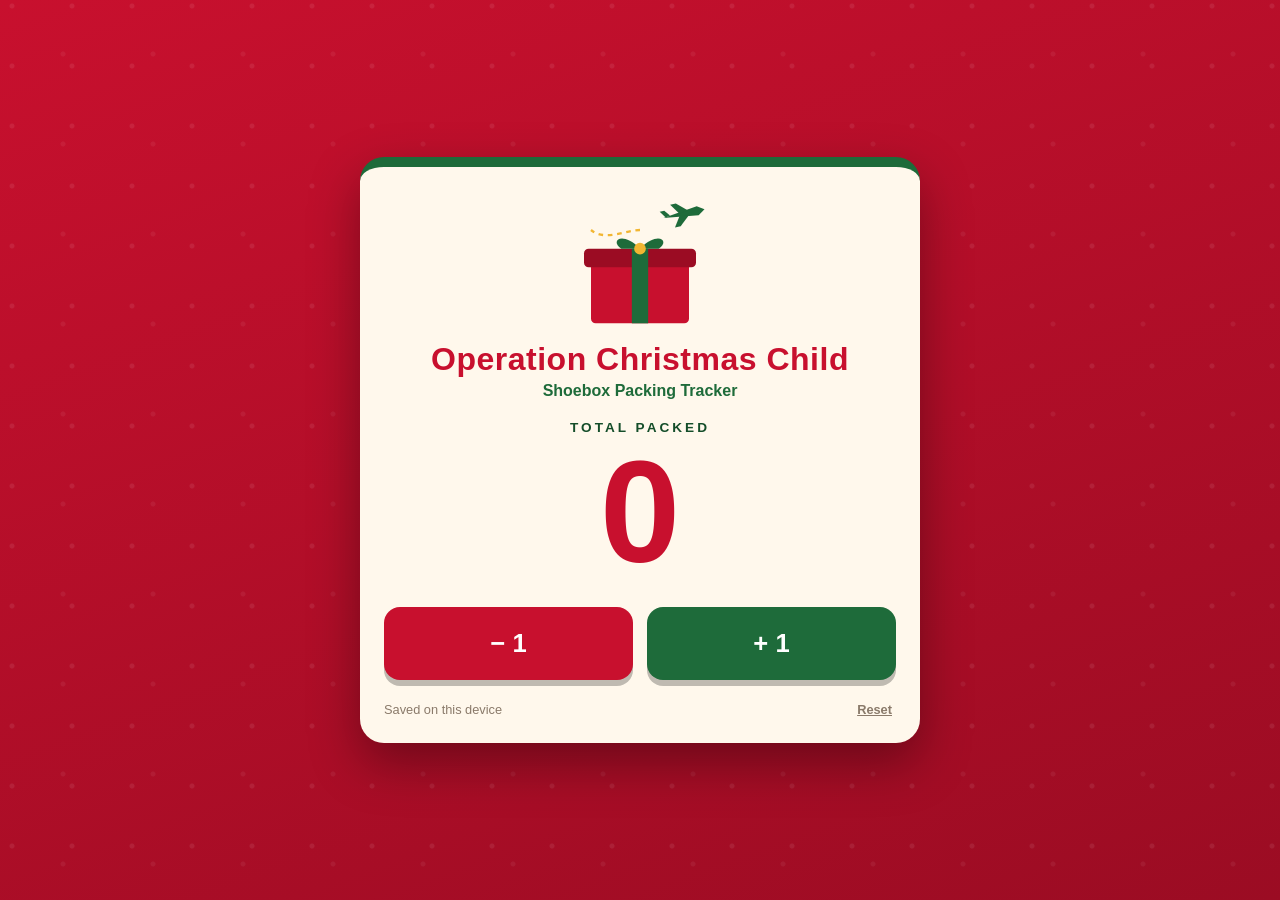
==== index.html @ 08ff2314 "Add Operation Christmas Child shoebox counter site Single-page counter with +1/-1 buttons and a tota" ====
<!doctype html>
<html lang="en">
<head>
<meta charset="utf-8">
<meta name="viewport" content="width=device-width, initial-scale=1">
<title>Shoebox Counter</title>
<style>
  :root {
    --red: #c8102e;
    --red-dark: #9b0c23;
    --green: #1e6b3a;
    --green-dark: #144d29;
    --gold: #f2b632;
    --cream: #fff8ec;
    --ink: #2a1a12;
  }
  * { box-sizing: border-box; }
  html, body { margin: 0; height: 100%; }
  body {
    font-family: "Segoe UI", Roboto, Helvetica, Arial, sans-serif;
    color: var(--ink);
    background:
      radial-gradient(circle at 20% 10%, rgba(255,255,255,.08) 0 2px, transparent 3px) 0 0/60px 60px,
      radial-gradient(circle at 70% 60%, rgba(255,255,255,.06) 0 2px, transparent 3px) 0 0/90px 90px,
      linear-gradient(160deg, var(--red) 0%, var(--red-dark) 100%);
    display: flex;
    align-items: center;
    justify-content: center;
    padding: 16px;
  }
  .card {
    width: 100%;
    max-width: 560px;
    background: var(--cream);
    border-radius: 24px;
    box-shadow: 0 20px 50px rgba(0,0,0,.35);
    padding: 28px 24px 22px;
    text-align: center;
    border-top: 10px solid var(--green);
  }
  .logo { width: 140px; height: 140px; margin: 0 auto 6px; display: block; }
  .logo img { width: 100%; height: 100%; object-fit: contain; }
  h1 {
    margin: 4px 0 0;
    font-size: clamp(1.4rem, 5vw, 2rem);
    color: var(--red);
    letter-spacing: .5px;
  }
  .sub { margin: 4px 0 20px; color: var(--green); font-weight: 600; }
  .label {
    text-transform: uppercase;
    letter-spacing: 3px;
    font-size: .85rem;
    font-weight: 700;
    color: var(--green-dark);
  }
  .total {
    font-size: clamp(5rem, 24vw, 9rem);
    font-weight: 800;
    line-height: 1;
    color: var(--red);
    margin: 6px 0 22px;
    font-variant-numeric: tabular-nums;
    transition: transform .12s ease;
  }
  .total.bump { transform: scale(1.08); }
  .buttons { display: flex; gap: 14px; }
  button {
    flex: 1;
    border: 0;
    border-radius: 16px;
    padding: 22px 10px;
    font-size: clamp(1.2rem, 5vw, 1.6rem);
    font-weight: 800;
    color: #fff;
    cursor: pointer;
    box-shadow: 0 6px 0 rgba(0,0,0,.25);
    transition: transform .06s ease, box-shadow .06s ease;
    -webkit-tap-highlight-color: transparent;
  }
  button:active { transform: translateY(4px); box-shadow: 0 2px 0 rgba(0,0,0,.25); }
  .add { background: var(--green); }
  .sub-btn { background: var(--red); }
  .add:hover { background: var(--green-dark); }
  .sub-btn:hover { background: var(--red-dark); }
  footer {
    margin-top: 18px;
    font-size: .8rem;
    color: #8a7a6a;
    display: flex;
    justify-content: space-between;
    align-items: center;
  }
  .reset {
    background: none;
    border: 0;
    box-shadow: none;
    color: #8a7a6a;
    font-size: .8rem;
    font-weight: 600;
    padding: 4px;
    flex: none;
    text-decoration: underline;
  }
  .reset:hover { background: none; color: var(--red); }
  .reset:active { transform: none; box-shadow: none; }
</style>
</head>
<body>
  <main class="card">
    <div class="logo" id="logo">
      <!-- Drop a file named logo.png next to this page to use your own logo. -->
      <svg viewBox="0 0 120 120" aria-label="Shoebox gift">
        <!-- little plane -->
        <g transform="translate(78 10) rotate(-12)">
          <path d="M0 10 L30 6 L36 10 L30 14 Z" fill="#1e6b3a"/>
          <path d="M14 9 L8 0 L13 0 L22 8 Z" fill="#1e6b3a"/>
          <path d="M14 11 L8 20 L13 20 L22 12 Z" fill="#1e6b3a"/>
          <path d="M2 10 L-2 4 L2 4 L6 9 Z" fill="#1e6b3a"/>
        </g>
        <path d="M60 30 C 48 30, 30 40, 18 30" stroke="#f2b632" stroke-width="2" stroke-dasharray="4 4" fill="none"/>
        <!-- box -->
        <rect x="18" y="58" width="84" height="52" rx="4" fill="#c8102e"/>
        <rect x="12" y="46" width="96" height="16" rx="4" fill="#9b0c23"/>
        <rect x="53" y="46" width="14" height="64" fill="#1e6b3a"/>
        <!-- bow -->
        <path d="M60 46 C 44 30, 34 40, 44 46 Z" fill="#1e6b3a"/>
        <path d="M60 46 C 76 30, 86 40, 76 46 Z" fill="#1e6b3a"/>
        <circle cx="60" cy="46" r="5" fill="#f2b632"/>
      </svg>
    </div>
    <h1>Operation Christmas Child</h1>
    <p class="sub">Shoebox Packing Tracker</p>

    <div class="label">Total Packed</div>
    <div class="total" id="total">0</div>

    <div class="buttons">
      <button class="sub-btn" id="minus" aria-label="Subtract one box">− 1</button>
      <button class="add" id="plus" aria-label="Add one box">+ 1</button>
    </div>

    <footer>
      <span id="mode"></span>
      <button class="reset" id="reset">Reset</button>
    </footer>
  </main>

<script>
(function () {
  var KEY = "occ-shoebox-count";
  var totalEl = document.getElementById("total");
  var modeEl = document.getElementById("mode");
  var count = 0;
  var shared = false; // true when served by server.js (count shared across devices)

  // Use logo.png if present, otherwise keep the built-in SVG.
  var img = new Image();
  img.onload = function () {
    var logo = document.getElementById("logo");
    logo.innerHTML = "";
    img.alt = "Logo";
    logo.appendChild(img);
  };
  img.src = "logo.png";

  function render(n) {
    if (n !== count) {
      totalEl.classList.add("bump");
      setTimeout(function () { totalEl.classList.remove("bump"); }, 120);
    }
    count = n;
    totalEl.textContent = n.toLocaleString();
  }

  function loadLocal() {
    try { return parseInt(localStorage.getItem(KEY), 10) || 0; } catch (e) { return 0; }
  }
  function saveLocal(n) {
    try { localStorage.setItem(KEY, String(n)); } catch (e) {}
  }

  function api(method, body) {
    return fetch("api/count", {
      method: method,
      headers: { "Content-Type": "application/json" },
      body: body ? JSON.stringify(body) : undefined,
      cache: "no-store"
    }).then(function (r) {
      if (!r.ok) throw new Error(r.status);
      return r.json();
    }).then(function (d) { return d.count; });
  }

  function change(body) {
    if (shared) {
      api("POST", body).then(render).catch(function () {
        modeEl.textContent = "⚠ Can't reach server";
      });
    } else {
      var n = body.set !== undefined ? body.set : Math.max(0, count + body.delta);
      saveLocal(n);
      render(n);
    }
  }

  document.getElementById("plus").onclick = function () { change({ delta: 1 }); };
  document.getElementById("minus").onclick = function () { change({ delta: -1 }); };
  document.getElementById("reset").onclick = function () {
    if (confirm("Reset the total to 0?")) change({ set: 0 });
  };

  // Keyboard: + / up arrow to add, - / down arrow to subtract.
  document.addEventListener("keydown", function (e) {
    if (e.key === "+" || e.key === "=" || e.key === "ArrowUp") change({ delta: 1 });
    if (e.key === "-" || e.key === "_" || e.key === "ArrowDown") change({ delta: -1 });
  });

  // Try the shared server first; fall back to saving in this browser.
  api("GET").then(function (n) {
    shared = true;
    modeEl.textContent = "● Live — shared across devices";
    render(n);
    setInterval(function () {
      api("GET").then(function (n) {
        modeEl.textContent = "● Live — shared across devices";
        render(n);
      }).catch(function () {
        modeEl.textContent = "⚠ Can't reach server";
      });
    }, 2000);
  }).catch(function () {
    modeEl.textContent = "Saved on this device";
    render(loadLocal());
  });
})();
</script>
</body>
</html>
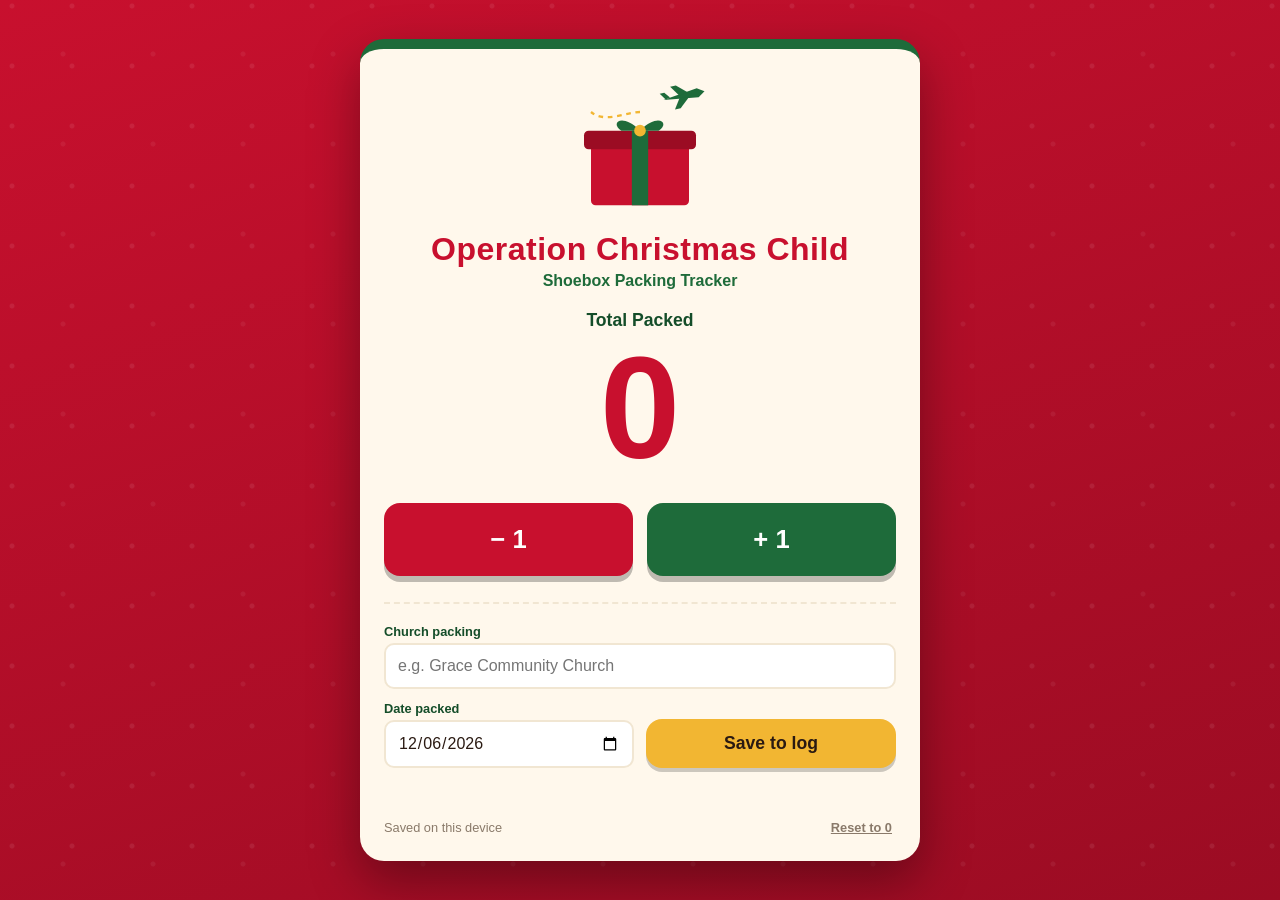
==== commit 04c74c57: "Add packing log page, church name, and logo menu - Counter page gets a church name field (shared, sh" ====
--- a/index.html
+++ b/index.html
@@ -2,167 +2,67 @@
 <html lang="en">
 <head>
 <meta charset="utf-8">
-<meta name="viewport" content="width=device-width, initial-scale=1">
+<meta name="viewport" content="width=device-width, initial-scale=1, maximum-scale=1, user-scalable=no">
 <title>Shoebox Counter</title>
-<style>
-  :root {
-    --red: #c8102e;
-    --red-dark: #9b0c23;
-    --green: #1e6b3a;
-    --green-dark: #144d29;
-    --gold: #f2b632;
-    --cream: #fff8ec;
-    --ink: #2a1a12;
-  }
-  * { box-sizing: border-box; }
-  html, body { margin: 0; height: 100%; }
-  body {
-    font-family: "Segoe UI", Roboto, Helvetica, Arial, sans-serif;
-    color: var(--ink);
-    background:
-      radial-gradient(circle at 20% 10%, rgba(255,255,255,.08) 0 2px, transparent 3px) 0 0/60px 60px,
-      radial-gradient(circle at 70% 60%, rgba(255,255,255,.06) 0 2px, transparent 3px) 0 0/90px 90px,
-      linear-gradient(160deg, var(--red) 0%, var(--red-dark) 100%);
-    display: flex;
-    align-items: center;
-    justify-content: center;
-    padding: 16px;
-  }
-  .card {
-    width: 100%;
-    max-width: 560px;
-    background: var(--cream);
-    border-radius: 24px;
-    box-shadow: 0 20px 50px rgba(0,0,0,.35);
-    padding: 28px 24px 22px;
-    text-align: center;
-    border-top: 10px solid var(--green);
-  }
-  .logo { width: 140px; height: 140px; margin: 0 auto 6px; display: block; }
-  .logo img { width: 100%; height: 100%; object-fit: contain; }
-  h1 {
-    margin: 4px 0 0;
-    font-size: clamp(1.4rem, 5vw, 2rem);
-    color: var(--red);
-    letter-spacing: .5px;
-  }
-  .sub { margin: 4px 0 20px; color: var(--green); font-weight: 600; }
-  .label {
-    text-transform: uppercase;
-    letter-spacing: 3px;
-    font-size: .85rem;
-    font-weight: 700;
-    color: var(--green-dark);
-  }
-  .total {
-    font-size: clamp(5rem, 24vw, 9rem);
-    font-weight: 800;
-    line-height: 1;
-    color: var(--red);
-    margin: 6px 0 22px;
-    font-variant-numeric: tabular-nums;
-    transition: transform .12s ease;
-  }
-  .total.bump { transform: scale(1.08); }
-  .buttons { display: flex; gap: 14px; }
-  button {
-    flex: 1;
-    border: 0;
-    border-radius: 16px;
-    padding: 22px 10px;
-    font-size: clamp(1.2rem, 5vw, 1.6rem);
-    font-weight: 800;
-    color: #fff;
-    cursor: pointer;
-    box-shadow: 0 6px 0 rgba(0,0,0,.25);
-    transition: transform .06s ease, box-shadow .06s ease;
-    -webkit-tap-highlight-color: transparent;
-  }
-  button:active { transform: translateY(4px); box-shadow: 0 2px 0 rgba(0,0,0,.25); }
-  .add { background: var(--green); }
-  .sub-btn { background: var(--red); }
-  .add:hover { background: var(--green-dark); }
-  .sub-btn:hover { background: var(--red-dark); }
-  footer {
-    margin-top: 18px;
-    font-size: .8rem;
-    color: #8a7a6a;
-    display: flex;
-    justify-content: space-between;
-    align-items: center;
-  }
-  .reset {
-    background: none;
-    border: 0;
-    box-shadow: none;
-    color: #8a7a6a;
-    font-size: .8rem;
-    font-weight: 600;
-    padding: 4px;
-    flex: none;
-    text-decoration: underline;
-  }
-  .reset:hover { background: none; color: var(--red); }
-  .reset:active { transform: none; box-shadow: none; }
-</style>
+<link rel="stylesheet" href="style.css">
 </head>
 <body>
   <main class="card">
-    <div class="logo" id="logo">
-      <!-- Drop a file named logo.png next to this page to use your own logo. -->
-      <svg viewBox="0 0 120 120" aria-label="Shoebox gift">
-        <!-- little plane -->
-        <g transform="translate(78 10) rotate(-12)">
-          <path d="M0 10 L30 6 L36 10 L30 14 Z" fill="#1e6b3a"/>
-          <path d="M14 9 L8 0 L13 0 L22 8 Z" fill="#1e6b3a"/>
-          <path d="M14 11 L8 20 L13 20 L22 12 Z" fill="#1e6b3a"/>
-          <path d="M2 10 L-2 4 L2 4 L6 9 Z" fill="#1e6b3a"/>
-        </g>
-        <path d="M60 30 C 48 30, 30 40, 18 30" stroke="#f2b632" stroke-width="2" stroke-dasharray="4 4" fill="none"/>
-        <!-- box -->
-        <rect x="18" y="58" width="84" height="52" rx="4" fill="#c8102e"/>
-        <rect x="12" y="46" width="96" height="16" rx="4" fill="#9b0c23"/>
-        <rect x="53" y="46" width="14" height="64" fill="#1e6b3a"/>
-        <!-- bow -->
-        <path d="M60 46 C 44 30, 34 40, 44 46 Z" fill="#1e6b3a"/>
-        <path d="M60 46 C 76 30, 86 40, 76 46 Z" fill="#1e6b3a"/>
-        <circle cx="60" cy="46" r="5" fill="#f2b632"/>
-      </svg>
-    </div>
+    <!-- Tap the logo for the page menu. Drop a logo.png next to this page to use your own logo. -->
+    <div class="logo-wrap" id="logo-wrap"></div>
     <h1>Operation Christmas Child</h1>
     <p class="sub">Shoebox Packing Tracker</p>
 
-    <div class="label">Total Packed</div>
+    <div class="label"><span class="church" id="church-label"></span> Total Packed</div>
     <div class="total" id="total">0</div>
 
     <div class="buttons">
-      <button class="sub-btn" id="minus" aria-label="Subtract one box">− 1</button>
-      <button class="add" id="plus" aria-label="Add one box">+ 1</button>
+      <button class="btn btn-sub" id="minus" aria-label="Subtract one box">− 1</button>
+      <button class="btn btn-add" id="plus" aria-label="Add one box">+ 1</button>
     </div>
+
+    <form class="save" id="save-form" autocomplete="off">
+      <div class="field wide">
+        <label for="church">Church packing</label>
+        <input id="church" maxlength="80" placeholder="e.g. Grace Community Church">
+      </div>
+      <div class="field">
+        <label for="date">Date packed</label>
+        <input id="date" type="date" required>
+      </div>
+      <button class="btn btn-save" id="save" type="submit">Save to log</button>
+      <p class="status" id="status" role="status"></p>
+    </form>
 
     <footer>
       <span id="mode"></span>
-      <button class="reset" id="reset">Reset</button>
+      <button class="link-btn" id="reset" type="button">Reset to 0</button>
     </footer>
   </main>
 
+<script src="common.js"></script>
 <script>
 (function () {
   var KEY = "occ-shoebox-count";
+  var CHURCH_KEY = "occ-church";
   var totalEl = document.getElementById("total");
   var modeEl = document.getElementById("mode");
+  var churchEl = document.getElementById("church");
+  var churchLabel = document.getElementById("church-label");
+  var dateEl = document.getElementById("date");
+  var statusEl = document.getElementById("status");
   var count = 0;
   var shared = false; // true when served by server.js (count shared across devices)
 
-  // Use logo.png if present, otherwise keep the built-in SVG.
-  var img = new Image();
-  img.onload = function () {
-    var logo = document.getElementById("logo");
-    logo.innerHTML = "";
-    img.alt = "Logo";
-    logo.appendChild(img);
-  };
-  img.src = "logo.png";
+  setupLogoMenu(function () { return location.hash === "#tv" ? "tv" : "counter"; });
+
+  function applyTvMode() {
+    document.body.classList.toggle("tv", location.hash === "#tv");
+  }
+  applyTvMode();
+  window.addEventListener("hashchange", applyTvMode);
+
+  dateEl.value = todayIso();
 
   function render(n) {
     if (n !== count) {
@@ -173,33 +73,37 @@
     totalEl.textContent = n.toLocaleString();
   }
 
-  function loadLocal() {
-    try { return parseInt(localStorage.getItem(KEY), 10) || 0; } catch (e) { return 0; }
-  }
-  function saveLocal(n) {
-    try { localStorage.setItem(KEY, String(n)); } catch (e) {}
+  function renderChurch(name) {
+    churchLabel.textContent = name;
+    // Don't overwrite what someone is typing.
+    if (document.activeElement !== churchEl) churchEl.value = name;
   }
 
-  function api(method, body) {
-    return fetch("api/count", {
-      method: method,
-      headers: { "Content-Type": "application/json" },
-      body: body ? JSON.stringify(body) : undefined,
-      cache: "no-store"
-    }).then(function (r) {
-      if (!r.ok) throw new Error(r.status);
-      return r.json();
-    }).then(function (d) { return d.count; });
+  function showStatus(text, ok) {
+    statusEl.textContent = text;
+    statusEl.className = "status " + (ok ? "ok" : "err");
+  }
+
+  function loadLocal(key) {
+    try { return localStorage.getItem(key); } catch (e) { return null; }
+  }
+  function saveLocal(key, v) {
+    try { localStorage.setItem(key, v); } catch (e) {}
+  }
+
+  function applyState(d) {
+    render(d.count);
+    renderChurch(d.church || "");
   }
 
   function change(body) {
     if (shared) {
-      api("POST", body).then(render).catch(function () {
+      api("POST", "api/count", body).then(applyState).catch(function () {
         modeEl.textContent = "⚠ Can't reach server";
       });
     } else {
       var n = body.set !== undefined ? body.set : Math.max(0, count + body.delta);
-      saveLocal(n);
+      saveLocal(KEY, String(n));
       render(n);
     }
   }
@@ -207,31 +111,59 @@
   document.getElementById("plus").onclick = function () { change({ delta: 1 }); };
   document.getElementById("minus").onclick = function () { change({ delta: -1 }); };
   document.getElementById("reset").onclick = function () {
-    if (confirm("Reset the total to 0?")) change({ set: 0 });
+    confirmTap(this, "Tap again to reset", function () { change({ set: 0 }); });
   };
 
-  // Keyboard: + / up arrow to add, - / down arrow to subtract.
+  // Church name is shared, so the TV shows it too.
+  var churchTimer;
+  churchEl.addEventListener("input", function () {
+    var name = churchEl.value.trim();
+    churchLabel.textContent = name;
+    clearTimeout(churchTimer);
+    churchTimer = setTimeout(function () {
+      if (shared) api("POST", "api/count", { church: name }).catch(function () {});
+      else saveLocal(CHURCH_KEY, name);
+    }, 500);
+  });
+
+  document.getElementById("save-form").addEventListener("submit", function (e) {
+    e.preventDefault();
+    var church = churchEl.value.trim();
+    if (!church) { showStatus("Enter the church name first.", false); churchEl.focus(); return; }
+    if (!dateEl.value) { showStatus("Pick the date the boxes were packed.", false); return; }
+    if (!shared) { showStatus("Saving to the log needs the server running (node server.js).", false); return; }
+    api("POST", "api/log", { church: church, date: dateEl.value, total: count }).then(function (d) {
+      showStatus((d.updated ? "Updated: " : "Saved: ") + church + ", " + formatDate(dateEl.value) + ", " +
+        count.toLocaleString() + " boxes.", true);
+    }).catch(function (err) {
+      showStatus("Not saved: " + err.message, false);
+    });
+  });
+
+  // Keyboard: + / up arrow to add, - / down arrow to subtract (not while typing).
   document.addEventListener("keydown", function (e) {
+    if (e.target.tagName === "INPUT") return;
     if (e.key === "+" || e.key === "=" || e.key === "ArrowUp") change({ delta: 1 });
     if (e.key === "-" || e.key === "_" || e.key === "ArrowDown") change({ delta: -1 });
   });
 
   // Try the shared server first; fall back to saving in this browser.
-  api("GET").then(function (n) {
+  api("GET", "api/count").then(function (d) {
     shared = true;
     modeEl.textContent = "● Live — shared across devices";
-    render(n);
+    applyState(d);
     setInterval(function () {
-      api("GET").then(function (n) {
+      api("GET", "api/count").then(function (d) {
         modeEl.textContent = "● Live — shared across devices";
-        render(n);
+        applyState(d);
       }).catch(function () {
         modeEl.textContent = "⚠ Can't reach server";
       });
     }, 2000);
   }).catch(function () {
     modeEl.textContent = "Saved on this device";
-    render(loadLocal());
+    render(parseInt(loadLocal(KEY), 10) || 0);
+    renderChurch(loadLocal(CHURCH_KEY) || "");
   });
 })();
 </script>
--- a/style.css
+++ b/style.css
@@ -0,0 +1,225 @@
+:root {
+  --red: #c8102e;
+  --red-dark: #9b0c23;
+  --green: #1e6b3a;
+  --green-dark: #144d29;
+  --gold: #f2b632;
+  --cream: #fff8ec;
+  --cream-dark: #f1e6d2;
+  --ink: #2a1a12;
+  --muted: #8a7a6a;
+}
+* { box-sizing: border-box; }
+html, body { margin: 0; min-height: 100%; }
+/* Stop phones zooming in when the buttons are tapped quickly. */
+html { touch-action: manipulation; height: 100%; }
+body {
+  font-family: "Segoe UI", Roboto, Helvetica, Arial, sans-serif;
+  color: var(--ink);
+  background:
+    radial-gradient(circle at 20% 10%, rgba(255,255,255,.08) 0 2px, transparent 3px) 0 0/60px 60px,
+    radial-gradient(circle at 70% 60%, rgba(255,255,255,.06) 0 2px, transparent 3px) 0 0/90px 90px,
+    linear-gradient(160deg, var(--red) 0%, var(--red-dark) 100%) fixed;
+  display: flex;
+  align-items: center;
+  justify-content: center;
+  padding: 16px;
+}
+.card {
+  width: 100%;
+  max-width: 560px;
+  background: var(--cream);
+  border-radius: 24px;
+  box-shadow: 0 20px 50px rgba(0,0,0,.35);
+  padding: 28px 24px 22px;
+  text-align: center;
+  border-top: 10px solid var(--green);
+}
+
+/* Logo doubles as the menu button */
+.logo-wrap { position: relative; display: inline-block; }
+.logo {
+  width: 140px; height: 140px; margin: 0 auto 6px; display: block;
+  background: none; border: 0; padding: 0; cursor: pointer;
+  border-radius: 16px;
+  -webkit-tap-highlight-color: transparent;
+}
+.logo:focus-visible { outline: 3px solid var(--gold); outline-offset: 4px; }
+.logo svg, .logo img { width: 100%; height: 100%; object-fit: contain; display: block; }
+.menu {
+  position: absolute;
+  top: calc(100% + 2px);
+  left: 50%;
+  transform: translateX(-50%);
+  z-index: 10;
+  min-width: 220px;
+  background: #fff;
+  border-radius: 14px;
+  box-shadow: 0 12px 30px rgba(0,0,0,.25);
+  padding: 6px;
+  display: flex;
+  flex-direction: column;
+  gap: 2px;
+  text-align: left;
+}
+.menu[hidden] { display: none; }
+.menu a {
+  display: block;
+  padding: 12px 14px;
+  border-radius: 10px;
+  color: var(--ink);
+  text-decoration: none;
+  font-weight: 600;
+}
+.menu a:hover, .menu a:focus-visible { background: var(--cream-dark); outline: none; }
+.menu a[aria-current="page"] { color: var(--red); }
+
+h1 {
+  margin: 4px 0 0;
+  font-size: clamp(1.4rem, 5vw, 2rem);
+  color: var(--red);
+  letter-spacing: .5px;
+}
+.sub { margin: 4px 0 20px; color: var(--green); font-weight: 600; }
+.label {
+  font-size: 1.1rem;
+  font-weight: 800;
+  color: var(--green-dark);
+}
+.label .church { color: var(--red); }
+.total {
+  font-size: clamp(5rem, 24vw, 9rem);
+  font-weight: 800;
+  line-height: 1;
+  color: var(--red);
+  margin: 6px 0 22px;
+  font-variant-numeric: tabular-nums;
+  transition: transform .12s ease;
+}
+.total.bump { transform: scale(1.08); }
+
+.buttons { display: flex; gap: 14px; }
+.btn {
+  flex: 1;
+  border: 0;
+  border-radius: 16px;
+  padding: 22px 10px;
+  font: inherit;
+  font-size: clamp(1.2rem, 5vw, 1.6rem);
+  font-weight: 800;
+  color: #fff;
+  cursor: pointer;
+  box-shadow: 0 6px 0 rgba(0,0,0,.25);
+  transition: transform .06s ease, box-shadow .06s ease;
+  -webkit-tap-highlight-color: transparent;
+  touch-action: manipulation;
+  -webkit-user-select: none;
+  user-select: none;
+  -webkit-touch-callout: none;
+}
+.btn:active { transform: translateY(4px); box-shadow: 0 2px 0 rgba(0,0,0,.25); }
+.btn-add { background: var(--green); }
+.btn-sub { background: var(--red); }
+.btn-add:hover { background: var(--green-dark); }
+.btn-sub:hover { background: var(--red-dark); }
+
+/* Save-to-log form */
+.save {
+  margin-top: 26px;
+  padding-top: 20px;
+  border-top: 2px dashed var(--cream-dark);
+  display: grid;
+  grid-template-columns: 1fr 1fr;
+  gap: 12px;
+  text-align: left;
+}
+.field { display: flex; flex-direction: column; gap: 4px; min-width: 0; }
+.field.wide { grid-column: 1 / -1; }
+.field label { font-size: .8rem; font-weight: 700; color: var(--green-dark); }
+.field input {
+  font: inherit;
+  font-size: 1rem;
+  padding: 12px;
+  border: 2px solid var(--cream-dark);
+  border-radius: 10px;
+  background: #fff;
+  color: var(--ink);
+  width: 100%;
+  min-width: 0;
+}
+.field input:focus { outline: none; border-color: var(--green); }
+.btn-save {
+  background: var(--gold);
+  color: var(--ink);
+  font-size: 1.1rem;
+  padding: 14px 10px;
+  box-shadow: 0 4px 0 rgba(0,0,0,.2);
+  align-self: end;
+}
+.btn-save:hover { background: #e6a91f; }
+.status { grid-column: 1 / -1; margin: 0; min-height: 1.2em; font-size: .9rem; font-weight: 600; }
+.status.ok { color: var(--green); }
+.status.err { color: var(--red); }
+
+footer {
+  margin-top: 18px;
+  font-size: .8rem;
+  color: var(--muted);
+  display: flex;
+  justify-content: space-between;
+  align-items: center;
+  gap: 12px;
+}
+.link-btn {
+  background: none;
+  border: 0;
+  color: var(--muted);
+  font: inherit;
+  font-size: .8rem;
+  font-weight: 600;
+  padding: 4px;
+  text-decoration: underline;
+  cursor: pointer;
+}
+.link-btn:hover { color: var(--red); }
+.link-btn.armed { color: var(--red); }
+
+/* TV display mode: open the counter with #tv on the end of the address. */
+body.tv { padding: 3vh 3vw; overflow: hidden; height: 100%; }
+body.tv .card {
+  max-width: none;
+  height: 100%;
+  display: flex;
+  flex-direction: column;
+  align-items: center;
+  justify-content: center;
+  border-top-width: 2vh;
+  border-radius: 4vh;
+  padding: 3vh 4vw;
+}
+body.tv .logo { width: 22vh; height: 22vh; margin-bottom: 1vh; }
+body.tv h1 { font-size: 7vh; }
+body.tv .sub { font-size: 3.6vh; margin: 0.5vh 0 3vh; }
+body.tv .label { font-size: 5vh; }
+body.tv .total { font-size: 40vh; margin: 1vh 0 0; }
+body.tv .buttons, body.tv .save, body.tv footer { display: none; }
+
+/* Log page */
+.card.log { max-width: 720px; }
+.log-empty { color: var(--muted); padding: 24px 0; }
+.table-wrap { overflow-x: auto; margin-top: 8px; }
+table { width: 100%; border-collapse: collapse; text-align: left; font-variant-numeric: tabular-nums; }
+th {
+  font-size: .75rem; text-transform: uppercase; letter-spacing: 1.5px;
+  color: var(--green-dark); padding: 8px 10px; border-bottom: 2px solid var(--cream-dark);
+}
+td { padding: 12px 10px; border-bottom: 1px solid var(--cream-dark); vertical-align: middle; }
+td.num, th.num { text-align: right; }
+td.date { white-space: nowrap; }
+footer > span:first-child { white-space: nowrap; }
+@media (max-width: 480px) {
+  .card.log { padding-inline: 14px; }
+  th, td { padding-inline: 6px; }
+}
+td.num { font-weight: 800; font-size: 1.2rem; color: var(--red); }
+td.del { text-align: right; width: 1%; white-space: nowrap; }
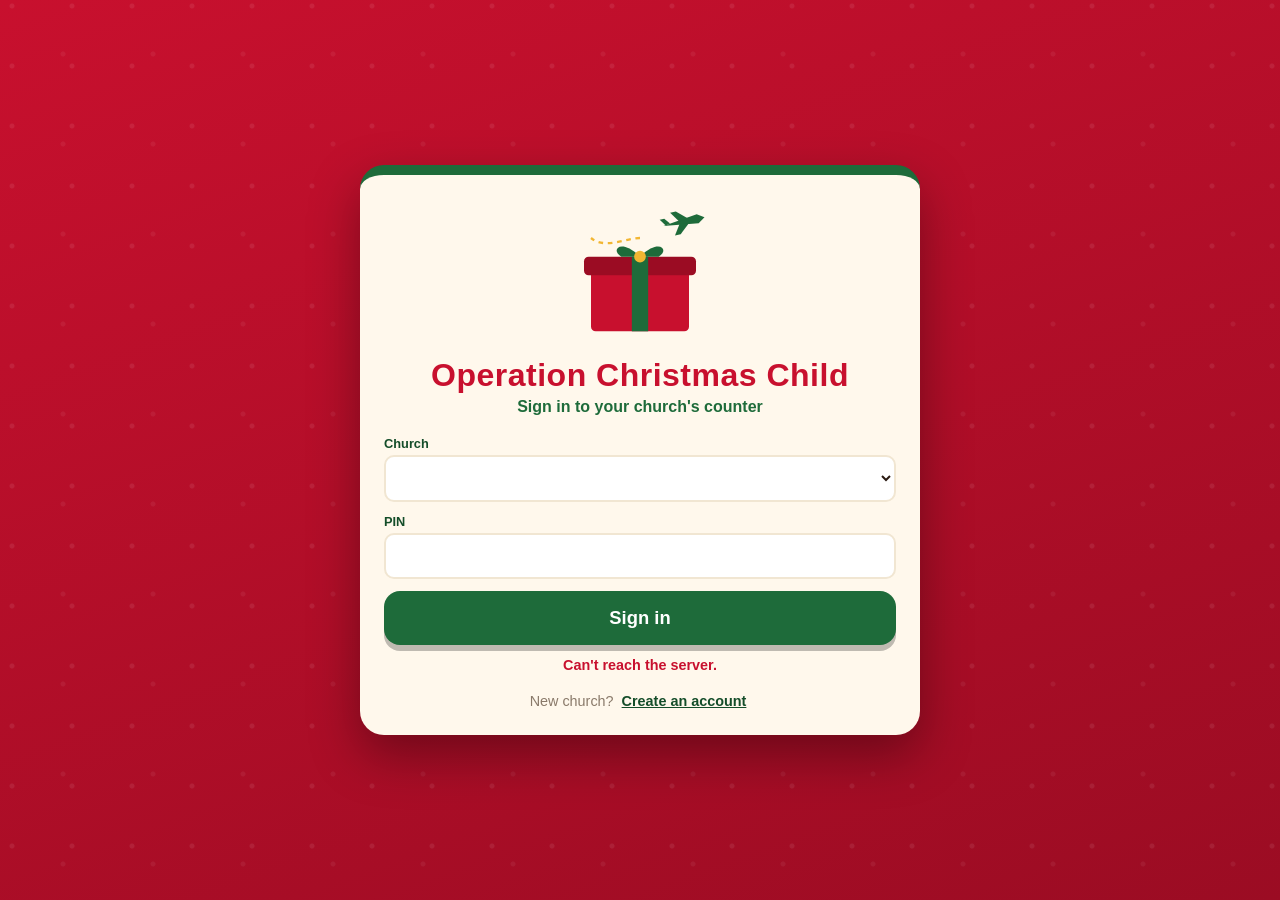
==== commit e6da8c9c: "Church accounts, per-church sessions, goals and celebrations - Churches create an account with a PIN" ====
--- a/index.html
+++ b/index.html
@@ -7,164 +7,476 @@
 <link rel="stylesheet" href="style.css">
 </head>
 <body>
+  <canvas id="wall" class="wall" hidden></canvas>
   <main class="card">
     <!-- Tap the logo for the page menu. Drop a logo.png next to this page to use your own logo. -->
     <div class="logo-wrap" id="logo-wrap"></div>
     <h1>Operation Christmas Child</h1>
-    <p class="sub">Shoebox Packing Tracker</p>
-
-    <div class="label"><span class="church" id="church-label"></span> Total Packed</div>
-    <div class="total" id="total">0</div>
-
-    <div class="buttons">
-      <button class="btn btn-sub" id="minus" aria-label="Subtract one box">− 1</button>
-      <button class="btn btn-add" id="plus" aria-label="Add one box">+ 1</button>
-    </div>
-
-    <form class="save" id="save-form" autocomplete="off">
-      <div class="field wide">
-        <label for="church">Church packing</label>
-        <input id="church" maxlength="80" placeholder="e.g. Grace Community Church">
+    <p class="sub" id="sub">Shoebox Packing Tracker</p>
+
+    <!-- Loading -->
+    <section class="screen" id="screen-loading">
+      <p class="hint" id="loading-text">Loading…</p>
+    </section>
+
+    <!-- Sign in with the church's PIN -->
+    <section class="screen" id="screen-signin" hidden>
+      <form class="stack" id="signin-form" autocomplete="off">
+        <div class="field">
+          <label for="signin-church">Church</label>
+          <select id="signin-church" required></select>
+        </div>
+        <div class="field">
+          <label for="signin-pin">PIN</label>
+          <input id="signin-pin" type="password" inputmode="numeric" pattern="[0-9]*" maxlength="8" required>
+        </div>
+        <button class="btn btn-primary" type="submit">Sign in</button>
+        <p class="status" id="signin-status" role="status"></p>
+      </form>
+      <p class="switch">New church? <button class="link-btn strong" id="to-signup" type="button">Create an account</button></p>
+    </section>
+
+    <!-- Create a church account -->
+    <section class="screen" id="screen-signup" hidden>
+      <form class="stack" id="signup-form" autocomplete="off">
+        <div class="field">
+          <label for="signup-name">Church name</label>
+          <input id="signup-name" maxlength="80" placeholder="e.g. Grace Community Church" required>
+        </div>
+        <div class="field">
+          <label for="signup-pin">Choose a PIN (4 to 8 numbers)</label>
+          <input id="signup-pin" type="password" inputmode="numeric" pattern="[0-9]*" minlength="4" maxlength="8" required>
+        </div>
+        <div class="field">
+          <label for="signup-pin2">Type the PIN again</label>
+          <input id="signup-pin2" type="password" inputmode="numeric" pattern="[0-9]*" minlength="4" maxlength="8" required>
+        </div>
+        <p class="hint left">Share the PIN with your church's packers. Anyone with it can use your counter.</p>
+        <button class="btn btn-primary" type="submit">Create account</button>
+        <p class="status" id="signup-status" role="status"></p>
+      </form>
+      <p class="switch">Already set up? <button class="link-btn strong" id="to-signin" type="button">Sign in</button></p>
+    </section>
+
+    <!-- New or continue -->
+    <section class="screen" id="screen-choose" hidden>
+      <h2 class="screen-title" id="choose-title"></h2>
+      <div class="session-card" id="choose-session" hidden></div>
+      <div class="stack">
+        <button class="btn btn-primary" id="btn-continue" type="button" hidden>Continue this session</button>
+        <button class="btn btn-secondary" id="btn-new" type="button">Start a new session</button>
       </div>
-      <div class="field">
-        <label for="date">Date packed</label>
-        <input id="date" type="date" required>
+      <p class="hint" id="choose-hint">This device remembers your choice for 72 hours.</p>
+      <p class="status" id="choose-status" role="status"></p>
+      <p class="switch"><button class="link-btn" id="choose-signout" type="button">Not your church? Sign out</button></p>
+    </section>
+
+    <!-- New session walkthrough -->
+    <section class="screen" id="screen-setup" hidden>
+      <p class="step" id="setup-step"></p>
+      <form class="stack" id="setup-name-form" autocomplete="off">
+        <div class="field">
+          <label for="setup-name">What church is packing?</label>
+          <input id="setup-name" maxlength="80" required>
+        </div>
+        <p class="hint left">This is the name your boxes are sorted and stored under.</p>
+        <button class="btn btn-primary" type="submit">Next</button>
+      </form>
+      <form class="stack" id="setup-goal-form" autocomplete="off" hidden>
+        <div class="field">
+          <label for="setup-goal">Packing goal: how many boxes?</label>
+          <input id="setup-goal" type="number" inputmode="numeric" min="1" max="100000" step="1" required>
+        </div>
+        <p class="hint left">The TV fills a wall of shoeboxes as you get closer, and celebrates when you hit it.</p>
+        <button class="btn btn-primary" type="submit">Start packing</button>
+        <button class="link-btn" id="setup-back" type="button">Back</button>
+      </form>
+      <p class="status" id="setup-status" role="status"></p>
+    </section>
+
+    <!-- The counter -->
+    <section class="screen" id="screen-counter" hidden>
+      <div class="label"><span class="church" id="church-label"></span> Total Packed</div>
+      <div class="total" id="total">0</div>
+      <div class="goal-line">
+        <div class="progress" aria-hidden="true"><span id="progress-bar"></span></div>
+        <p id="goal-text"></p>
       </div>
-      <button class="btn btn-save" id="save" type="submit">Save to log</button>
-      <p class="status" id="status" role="status"></p>
-    </form>
-
-    <footer>
-      <span id="mode"></span>
-      <button class="link-btn" id="reset" type="button">Reset to 0</button>
-    </footer>
+      <div class="buttons">
+        <button class="btn btn-sub" id="minus" aria-label="Subtract one box">− 1</button>
+        <button class="btn btn-add" id="plus" aria-label="Add one box">+ 1</button>
+      </div>
+      <form class="goal-edit" id="goal-form" hidden autocomplete="off">
+        <label for="goal-input">New goal</label>
+        <input id="goal-input" type="number" inputmode="numeric" min="1" max="100000" step="1" required>
+        <button class="btn btn-secondary small" type="submit">Save</button>
+        <button class="link-btn" id="goal-cancel" type="button">Cancel</button>
+      </form>
+      <p class="status" id="counter-status" role="status"></p>
+      <footer>
+        <span id="mode"></span>
+        <span class="footer-actions">
+          <button class="link-btn" id="edit-goal" type="button">Change goal</button>
+          <button class="link-btn" id="finish" type="button">Finish session</button>
+          <button class="link-btn" id="signout" type="button">Sign out</button>
+        </span>
+      </footer>
+    </section>
+
+    <!-- TV: pick a church -->
+    <section class="screen" id="screen-tvpick" hidden>
+      <h2 class="screen-title">Which church is on this TV?</h2>
+      <div class="stack" id="tv-list"></div>
+      <p class="hint" id="tv-pick-hint"></p>
+    </section>
+
+    <!-- TV: one church's total -->
+    <section class="screen" id="screen-tv" hidden>
+      <div class="label"><span class="church" id="tv-church"></span> Total Packed</div>
+      <div class="total" id="tv-total">0</div>
+      <p class="tv-goal" id="tv-goal"></p>
+    </section>
   </main>
 
 <script src="common.js"></script>
+<script src="effects.js"></script>
 <script>
 (function () {
-  var KEY = "occ-shoebox-count";
-  var CHURCH_KEY = "occ-church";
-  var totalEl = document.getElementById("total");
-  var modeEl = document.getElementById("mode");
-  var churchEl = document.getElementById("church");
-  var churchLabel = document.getElementById("church-label");
-  var dateEl = document.getElementById("date");
-  var statusEl = document.getElementById("status");
-  var count = 0;
-  var shared = false; // true when served by server.js (count shared across devices)
-
-  setupLogoMenu(function () { return location.hash === "#tv" ? "tv" : "counter"; });
-
-  function applyTvMode() {
-    document.body.classList.toggle("tv", location.hash === "#tv");
-  }
-  applyTvMode();
-  window.addEventListener("hashchange", applyTvMode);
-
-  dateEl.value = todayIso();
-
-  function render(n) {
-    if (n !== count) {
-      totalEl.classList.add("bump");
-      setTimeout(function () { totalEl.classList.remove("bump"); }, 120);
-    }
-    count = n;
-    totalEl.textContent = n.toLocaleString();
-  }
-
-  function renderChurch(name) {
-    churchLabel.textContent = name;
-    // Don't overwrite what someone is typing.
-    if (document.activeElement !== churchEl) churchEl.value = name;
-  }
-
-  function showStatus(text, ok) {
-    statusEl.textContent = text;
-    statusEl.className = "status " + (ok ? "ok" : "err");
-  }
-
-  function loadLocal(key) {
-    try { return localStorage.getItem(key); } catch (e) { return null; }
-  }
-  function saveLocal(key, v) {
-    try { localStorage.setItem(key, v); } catch (e) {}
-  }
-
-  function applyState(d) {
-    render(d.count);
-    renderChurch(d.church || "");
-  }
-
-  function change(body) {
-    if (shared) {
-      api("POST", "api/count", body).then(applyState).catch(function () {
-        modeEl.textContent = "⚠ Can't reach server";
-      });
+  var $ = function (id) { return document.getElementById(id); };
+  var TV_KEY = "occ-tv-church";
+  var isTv = location.hash.indexOf("#tv") === 0;
+  var me = null;          // { church, session, decided }
+  var pollTimer = null;
+
+  setupLogoMenu(function () { return isTv ? "tv" : "counter"; });
+  // Moving between the counter and TV views, or between TV churches, starts fresh.
+  addEventListener("hashchange", function () { location.reload(); });
+
+  function show(id) {
+    clearInterval(pollTimer);
+    Array.prototype.forEach.call(document.querySelectorAll(".screen"), function (s) { s.hidden = s.id !== id; });
+  }
+  function status(id, text, ok) {
+    $(id).textContent = text || "";
+    $(id).className = "status " + (ok ? "ok" : "err");
+  }
+  function boxes(n) { return n.toLocaleString() + (n === 1 ? " box" : " boxes"); }
+  function setSub(text) { $("sub").textContent = text; }
+  function signedOut(err) {
+    if (err && err.signedOut) { setToken(null); showSignin("Please sign in again."); return true; }
+    return false;
+  }
+
+  // ---------- Celebrations: confetti every 50 boxes, fireworks at the goal ----------
+  var MILESTONE = 50;
+  var seen = { sessionId: null, milestone: 0, goal: 0, goalDone: false };
+  function celebrate(session, churchName) {
+    if (!session) return;
+    var n = session.count;
+    if (seen.sessionId !== session.id) {
+      // First look at this session: remember where it is, don't replay old milestones.
+      seen = { sessionId: session.id, milestone: Math.floor(n / MILESTONE) * MILESTONE, goal: session.goal, goalDone: n >= session.goal };
+      return;
+    }
+    if (session.goal !== seen.goal) { seen.goal = session.goal; seen.goalDone = n >= session.goal; }
+    var m = Math.floor(n / MILESTONE) * MILESTONE;
+    if (!seen.goalDone && n >= session.goal) {
+      seen.goalDone = true;
+      seen.milestone = Math.max(seen.milestone, m);
+      goalCelebration(session.goal, churchName);
+      return;
+    }
+    if (m > seen.milestone) { seen.milestone = m; confetti(boxes(m) + "!"); }
+  }
+
+  // Ignore replies that are older than one already shown (a slow poll after a fast tap).
+  var seq = 0, shownSeq = 0;
+  function fresh(mySeq) { if (mySeq < shownSeq) return false; shownSeq = mySeq; return true; }
+
+  var lastShown = null;
+  function bump(el, n) {
+    if (lastShown !== null && n !== lastShown) {
+      el.classList.add("bump");
+      setTimeout(function () { el.classList.remove("bump"); }, 120);
+    }
+    lastShown = n;
+    el.textContent = n.toLocaleString();
+  }
+
+  // ---------- Phone: sign in / sign up ----------
+  function showSignin(message) {
+    show("screen-signin");
+    setSub("Sign in to your church's counter");
+    status("signin-status", message || "", false);
+    $("signin-pin").value = "";
+    api("GET", "api/churches").then(function (d) {
+      if (!d.churches.length) { showSignup(); return; }
+      var sel = $("signin-church");
+      sel.innerHTML = "";
+      sel.appendChild(new Option("Choose your church", ""));
+      d.churches.forEach(function (c) { sel.appendChild(new Option(c.name, c.id)); });
+    }).catch(function () { status("signin-status", "Can't reach the server.", false); });
+  }
+
+  $("signin-form").addEventListener("submit", function (e) {
+    e.preventDefault();
+    if (!$("signin-church").value) { status("signin-status", "Pick your church from the list.", false); return; }
+    api("POST", "api/login", { churchId: $("signin-church").value, pin: $("signin-pin").value }).then(function (d) {
+      setToken(d.token);
+      me = d;
+      showChoose();
+    }).catch(function (err) { status("signin-status", err.message, false); $("signin-pin").select(); });
+  });
+
+  function showSignup() {
+    show("screen-signup");
+    setSub("Set up your church");
+    status("signup-status", "");
+  }
+  $("to-signup").onclick = showSignup;
+  $("to-signin").onclick = function () { showSignin(); };
+
+  $("signup-form").addEventListener("submit", function (e) {
+    e.preventDefault();
+    var pin = $("signup-pin").value;
+    if (!/^\d{4,8}$/.test(pin)) { status("signup-status", "The PIN must be 4 to 8 numbers.", false); return; }
+    if (pin !== $("signup-pin2").value) { status("signup-status", "The two PINs don't match.", false); return; }
+    api("POST", "api/signup", { name: $("signup-name").value, pin: pin }).then(function (d) {
+      setToken(d.token);
+      me = d;
+      showChoose();
+    }).catch(function (err) { status("signup-status", err.message, false); });
+  });
+
+  // ---------- Phone: new or continue ----------
+  function showChoose() {
+    show("screen-choose");
+    setSub("Welcome");
+    status("choose-status", "");
+    $("choose-title").textContent = me.church.name;
+    var s = me.session;
+    $("choose-session").hidden = !s;
+    $("btn-continue").hidden = !s;
+    if (s) {
+      $("choose-session").innerHTML = "";
+      $("choose-session").appendChild(el("div", "session-count", boxes(s.count)));
+      $("choose-session").appendChild(el("div", "session-meta",
+        "of a " + s.goal.toLocaleString() + " box goal · started " + formatDate(s.date)));
+      $("btn-new").textContent = "Start a new session";
     } else {
-      var n = body.set !== undefined ? body.set : Math.max(0, count + body.delta);
-      saveLocal(KEY, String(n));
-      render(n);
-    }
-  }
-
-  document.getElementById("plus").onclick = function () { change({ delta: 1 }); };
-  document.getElementById("minus").onclick = function () { change({ delta: -1 }); };
-  document.getElementById("reset").onclick = function () {
-    confirmTap(this, "Tap again to reset", function () { change({ set: 0 }); });
+      $("btn-new").textContent = "Start packing";
+    }
+    $("choose-hint").textContent = s
+      ? "Starting new keeps this session's boxes in the log. This device remembers your choice for 72 hours."
+      : "This device remembers your choice for 72 hours.";
+  }
+
+  $("btn-continue").onclick = function () {
+    api("POST", "api/session/continue").then(function (d) { me = d; showCounter(); })
+      .catch(function (err) { if (!signedOut(err)) status("choose-status", err.message, false); });
   };
-
-  // Church name is shared, so the TV shows it too.
-  var churchTimer;
-  churchEl.addEventListener("input", function () {
-    var name = churchEl.value.trim();
-    churchLabel.textContent = name;
-    clearTimeout(churchTimer);
-    churchTimer = setTimeout(function () {
-      if (shared) api("POST", "api/count", { church: name }).catch(function () {});
-      else saveLocal(CHURCH_KEY, name);
-    }, 500);
-  });
-
-  document.getElementById("save-form").addEventListener("submit", function (e) {
+  $("btn-new").onclick = function () { showSetup(); };
+  $("choose-signout").onclick = function () { signOut(); };
+
+  // ---------- Phone: new session walkthrough ----------
+  function showSetup() {
+    show("screen-setup");
+    setSub("New packing session");
+    status("setup-status", "");
+    $("setup-name").value = me.church.name;
+    $("setup-goal").value = me.session ? me.session.goal : "";
+    $("setup-name-form").hidden = false;
+    $("setup-goal-form").hidden = true;
+    $("setup-step").textContent = "Step 1 of 2";
+    $("setup-name").focus();
+  }
+  $("setup-name-form").addEventListener("submit", function (e) {
     e.preventDefault();
-    var church = churchEl.value.trim();
-    if (!church) { showStatus("Enter the church name first.", false); churchEl.focus(); return; }
-    if (!dateEl.value) { showStatus("Pick the date the boxes were packed.", false); return; }
-    if (!shared) { showStatus("Saving to the log needs the server running (node server.js).", false); return; }
-    api("POST", "api/log", { church: church, date: dateEl.value, total: count }).then(function (d) {
-      showStatus((d.updated ? "Updated: " : "Saved: ") + church + ", " + formatDate(dateEl.value) + ", " +
-        count.toLocaleString() + " boxes.", true);
-    }).catch(function (err) {
-      showStatus("Not saved: " + err.message, false);
-    });
-  });
-
-  // Keyboard: + / up arrow to add, - / down arrow to subtract (not while typing).
-  document.addEventListener("keydown", function (e) {
-    if (e.target.tagName === "INPUT") return;
-    if (e.key === "+" || e.key === "=" || e.key === "ArrowUp") change({ delta: 1 });
-    if (e.key === "-" || e.key === "_" || e.key === "ArrowDown") change({ delta: -1 });
-  });
-
-  // Try the shared server first; fall back to saving in this browser.
-  api("GET", "api/count").then(function (d) {
-    shared = true;
-    modeEl.textContent = "● Live — shared across devices";
-    applyState(d);
-    setInterval(function () {
-      api("GET", "api/count").then(function (d) {
-        modeEl.textContent = "● Live — shared across devices";
-        applyState(d);
-      }).catch(function () {
-        modeEl.textContent = "⚠ Can't reach server";
+    if (!$("setup-name").value.trim()) return;
+    $("setup-name-form").hidden = true;
+    $("setup-goal-form").hidden = false;
+    $("setup-step").textContent = "Step 2 of 2";
+    $("setup-goal").focus();
+  });
+  $("setup-back").onclick = function () {
+    $("setup-name-form").hidden = false;
+    $("setup-goal-form").hidden = true;
+    $("setup-step").textContent = "Step 1 of 2";
+  };
+  $("setup-goal-form").addEventListener("submit", function (e) {
+    e.preventDefault();
+    var goal = parseInt($("setup-goal").value, 10);
+    api("POST", "api/session/start", { name: $("setup-name").value, goal: goal, date: todayIso() }).then(function (d) {
+      me = d;
+      showCounter();
+    }).catch(function (err) { if (!signedOut(err)) status("setup-status", err.message, false); });
+  });
+
+  // ---------- Phone: the counter ----------
+  function renderCounter(d, mySeq) {
+    if (mySeq !== undefined && !fresh(mySeq)) return;
+    me = d;
+    if (!d.session) { showChoose(); return; } // finished elsewhere or expired
+    var s = d.session;
+    $("church-label").textContent = d.church.name;
+    bump($("total"), s.count);
+    $("progress-bar").style.width = Math.min(100, (s.count / s.goal) * 100) + "%";
+    $("goal-text").textContent = s.count >= s.goal
+      ? "Goal of " + s.goal.toLocaleString() + " reached!"
+      : (s.goal - s.count).toLocaleString() + " to go · goal " + s.goal.toLocaleString();
+    celebrate(s, d.church.name);
+  }
+
+  function showCounter() {
+    show("screen-counter");
+    setSub("Shoebox Packing Tracker");
+    status("counter-status", "");
+    lastShown = null;
+    setMenuHref("tv", "index.html#tv-" + me.church.id);
+    renderCounter(me);
+    $("mode").textContent = "● Live · saving to the log";
+    pollTimer = setInterval(function () {
+      var mySeq = ++seq;
+      api("GET", "api/me").then(function (d) {
+        $("mode").textContent = "● Live · saving to the log";
+        renderCounter(d, mySeq);
+      }).catch(function (err) {
+        if (!signedOut(err)) $("mode").textContent = "⚠ Can't reach server";
       });
     }, 2000);
-  }).catch(function () {
-    modeEl.textContent = "Saved on this device";
-    render(parseInt(loadLocal(KEY), 10) || 0);
-    renderChurch(loadLocal(CHURCH_KEY) || "");
-  });
+  }
+
+  function count(delta) {
+    if ($("screen-counter").hidden) return;
+    var mySeq = ++seq;
+    api("POST", "api/count", { delta: delta }).then(function (d) { renderCounter(d, mySeq); }).catch(function (err) {
+      if (signedOut(err)) return;
+      if (err.status === 409) { api("GET", "api/me").then(function (d) { me = d; showChoose(); }); return; }
+      $("mode").textContent = "⚠ Can't reach server";
+    });
+  }
+  $("plus").onclick = function () { count(1); };
+  $("minus").onclick = function () { count(-1); };
+  document.addEventListener("keydown", function (e) {
+    if (e.target.tagName === "INPUT" || e.target.tagName === "SELECT") return;
+    if (e.key === "+" || e.key === "=" || e.key === "ArrowUp") count(1);
+    if (e.key === "-" || e.key === "_" || e.key === "ArrowDown") count(-1);
+  });
+
+  $("edit-goal").onclick = function () {
+    $("goal-input").value = me.session ? me.session.goal : "";
+    $("goal-form").hidden = false;
+    $("goal-input").focus();
+  };
+  $("goal-cancel").onclick = function () { $("goal-form").hidden = true; };
+  $("goal-form").addEventListener("submit", function (e) {
+    e.preventDefault();
+    var mySeq = ++seq;
+    api("POST", "api/session/goal", { goal: parseInt($("goal-input").value, 10) }).then(function (d) {
+      $("goal-form").hidden = true;
+      status("counter-status", "Goal updated.", true);
+      renderCounter(d, mySeq);
+    }).catch(function (err) { if (!signedOut(err)) status("counter-status", err.message, false); });
+  });
+
+  $("finish").onclick = function () {
+    confirmTap(this, "Tap again to finish", function () {
+      api("POST", "api/session/finish").catch(function () {}).then(function () {
+        setToken(null);
+        showSignin();
+        status("signin-status", "Session finished. Your boxes are saved in the log.", true);
+      });
+    });
+  };
+
+  function signOut() {
+    api("POST", "api/logout").catch(function () {}).then(function () { setToken(null); showSignin(); });
+  }
+  $("signout").onclick = signOut;
+
+  function startPhone() {
+    if (!getToken()) { showSignin(); return; }
+    api("GET", "api/me").then(function (d) {
+      me = d;
+      // Within 72 hours of choosing new/continue, go straight back to the counter.
+      if (d.decided && d.session) showCounter();
+      else showChoose();
+    }).catch(function (err) {
+      if (signedOut(err)) return;
+      $("loading-text").textContent = "Can't reach the server. Check it's running, then refresh.";
+    });
+  }
+
+  // ---------- TV ----------
+  function loadTvChurch() { try { return localStorage.getItem(TV_KEY); } catch (e) { return null; } }
+  function saveTvChurch(id) { try { localStorage.setItem(TV_KEY, id); } catch (e) {} }
+
+  // "#tv" jumps straight to this TV's last church (or the only one packing);
+  // "#tv-pick" always shows the list so the TV can be switched.
+  function showTvPicker(auto) {
+    show("screen-tvpick");
+    setSub("TV display");
+    function refresh() {
+      api("GET", "api/churches").then(function (d) {
+        var active = d.churches.filter(function (c) { return c.active; });
+        var saved = loadTvChurch();
+        if (auto && saved && active.some(function (c) { return c.id === saved; })) { location.hash = "#tv-" + saved; return; }
+        if (auto && active.length === 1) { location.hash = "#tv-" + active[0].id; return; }
+        var list = $("tv-list");
+        list.innerHTML = "";
+        active.forEach(function (c) {
+          var b = el("a", "btn btn-secondary", c.name);
+          b.href = "#tv-" + c.id;
+          list.appendChild(b);
+        });
+        $("tv-pick-hint").textContent = active.length
+          ? "Pick the church whose total this TV should show."
+          : "No church is packing right now. This screen updates when one starts.";
+      }).catch(function () { $("tv-pick-hint").textContent = "Can't reach the server."; });
+    }
+    refresh();
+    pollTimer = setInterval(refresh, 5000);
+  }
+
+  function showTv(id) {
+    show("screen-tv");
+    setSub("Shoebox Packing Tracker");
+    saveTvChurch(id);
+    setMenuHref("tv", "index.html#tv-pick");
+    var wallCanvas = $("wall");
+    wallCanvas.hidden = false;
+    var wall = new BrickWall(wallCanvas);
+    function poll() {
+      api("GET", "api/tv/" + id).then(function (d) {
+        $("tv-church").textContent = d.church.name;
+        var s = d.session;
+        if (!s) {
+          bump($("tv-total"), 0);
+          $("tv-goal").textContent = "Waiting for " + d.church.name + " to start packing";
+          wall.update(0, 0);
+          return;
+        }
+        bump($("tv-total"), s.count);
+        $("tv-goal").textContent = s.count >= s.goal
+          ? "Goal of " + s.goal.toLocaleString() + " reached!"
+          : "Goal " + s.goal.toLocaleString() + " · " + (s.goal - s.count).toLocaleString() + " to go";
+        wall.update(s.count, s.goal);
+        celebrate(s, d.church.name);
+      }).catch(function (err) {
+        if (err.status === 404) { try { localStorage.removeItem(TV_KEY); } catch (e) {} location.hash = "#tv"; }
+      });
+    }
+    poll();
+    pollTimer = setInterval(poll, 1000);
+  }
+
+  if (isTv) {
+    document.body.classList.add("tv");
+    var m = /^#tv-([0-9a-f-]{36})$/.exec(location.hash);
+    if (m) showTv(m[1]); else showTvPicker(location.hash === "#tv");
+  } else {
+    startPhone();
+  }
 })();
 </script>
 </body>
--- a/style.css
+++ b/style.css
@@ -10,6 +10,7 @@
   --muted: #8a7a6a;
 }
 * { box-sizing: border-box; }
+[hidden] { display: none !important; }
 html, body { margin: 0; min-height: 100%; }
 /* Stop phones zooming in when the buttons are tapped quickly. */
 html { touch-action: manipulation; height: 100%; }
@@ -123,18 +124,8 @@
 .btn-add:hover { background: var(--green-dark); }
 .btn-sub:hover { background: var(--red-dark); }
 
-/* Save-to-log form */
-.save {
-  margin-top: 26px;
-  padding-top: 20px;
-  border-top: 2px dashed var(--cream-dark);
-  display: grid;
-  grid-template-columns: 1fr 1fr;
-  gap: 12px;
-  text-align: left;
-}
+/* Form fields */
 .field { display: flex; flex-direction: column; gap: 4px; min-width: 0; }
-.field.wide { grid-column: 1 / -1; }
 .field label { font-size: .8rem; font-weight: 700; color: var(--green-dark); }
 .field input {
   font: inherit;
@@ -148,16 +139,6 @@
   min-width: 0;
 }
 .field input:focus { outline: none; border-color: var(--green); }
-.btn-save {
-  background: var(--gold);
-  color: var(--ink);
-  font-size: 1.1rem;
-  padding: 14px 10px;
-  box-shadow: 0 4px 0 rgba(0,0,0,.2);
-  align-self: end;
-}
-.btn-save:hover { background: #e6a91f; }
-.status { grid-column: 1 / -1; margin: 0; min-height: 1.2em; font-size: .9rem; font-weight: 600; }
 .status.ok { color: var(--green); }
 .status.err { color: var(--red); }
 
@@ -184,25 +165,27 @@
 .link-btn:hover { color: var(--red); }
 .link-btn.armed { color: var(--red); }
 
-/* TV display mode: open the counter with #tv on the end of the address. */
+/* TV display: index.html#tv. The brick wall canvas sits behind the card. */
+.wall { position: fixed; inset: 0; z-index: 0; pointer-events: none; }
 body.tv { padding: 3vh 3vw; overflow: hidden; height: 100%; }
 body.tv .card {
-  max-width: none;
-  height: 100%;
-  display: flex;
-  flex-direction: column;
-  align-items: center;
-  justify-content: center;
-  border-top-width: 2vh;
+  position: relative;
+  z-index: 1;
+  width: auto;
+  max-width: min(1200px, 86vw);
+  background: rgba(255, 248, 236, 0.95);
+  border-top-width: 1.6vh;
   border-radius: 4vh;
-  padding: 3vh 4vw;
-}
-body.tv .logo { width: 22vh; height: 22vh; margin-bottom: 1vh; }
-body.tv h1 { font-size: 7vh; }
-body.tv .sub { font-size: 3.6vh; margin: 0.5vh 0 3vh; }
-body.tv .label { font-size: 5vh; }
-body.tv .total { font-size: 40vh; margin: 1vh 0 0; }
-body.tv .buttons, body.tv .save, body.tv footer { display: none; }
+  padding: 3vh 6vw 4vh;
+}
+body.tv .logo { width: 14vh; height: 14vh; margin-bottom: 0.5vh; }
+body.tv h1 { font-size: 5.5vh; }
+body.tv .sub { font-size: 3vh; margin: 0.5vh 0 2.5vh; }
+body.tv .label { font-size: 4.5vh; }
+body.tv .label .church { display: block; font-size: 6vh; margin-bottom: 0.5vh; }
+body.tv .total { font-size: 28vh; margin: 1vh 0 0; }
+.tv-goal { margin: 1vh 0 0; font-size: 3.6vh; font-weight: 800; color: var(--green-dark); }
+body.tv #screen-tvpick { min-width: min(560px, 80vw); }
 
 /* Log page */
 .card.log { max-width: 720px; }
@@ -223,3 +206,109 @@
 }
 td.num { font-weight: 800; font-size: 1.2rem; color: var(--red); }
 td.del { text-align: right; width: 1%; white-space: nowrap; }
+
+/* Filters and totals on the log and history pages */
+.filter { display: flex; align-items: center; justify-content: center; gap: 10px; margin-bottom: 12px; flex-wrap: wrap; }
+.filter label { font-size: .8rem; font-weight: 700; color: var(--green-dark); }
+.filter select {
+  font: inherit; font-size: 1rem; padding: 10px 12px; border-radius: 10px;
+  border: 2px solid var(--cream-dark); background: #fff; color: var(--ink); max-width: 100%;
+}
+.filter .pair { display: flex; align-items: center; gap: 8px; min-width: 0; max-width: 100%; }
+.filter select:focus { outline: none; border-color: var(--green); }
+tfoot td { border-bottom: 0; border-top: 3px solid var(--green); font-weight: 800; color: var(--green-dark); padding-top: 14px; }
+tfoot td.num { font-size: 1.5rem; }
+.year-list { display: flex; flex-direction: column; gap: 10px; margin-top: 8px; }
+.year-row {
+  display: flex; justify-content: space-between; align-items: center; gap: 12px;
+  width: 100%; padding: 16px 18px; border-radius: 14px; border: 2px solid var(--cream-dark);
+  background: #fff; color: var(--ink); text-decoration: none; font: inherit; text-align: left;
+}
+.year-row:hover, .year-row:focus-visible { border-color: var(--green); outline: none; }
+.year-row .year { font-size: 1.4rem; font-weight: 800; color: var(--green-dark); }
+.year-row .meta { font-size: .8rem; color: var(--muted); }
+.year-row .boxes { font-size: 1.6rem; font-weight: 800; color: var(--red); font-variant-numeric: tabular-nums; white-space: nowrap; }
+.year-row .boxes small { font-size: .8rem; color: var(--muted); font-weight: 600; margin-left: 4px; }
+.back { display: inline-block; margin-bottom: 10px; color: var(--green-dark); font-weight: 700; text-decoration: none; }
+.back:hover { text-decoration: underline; }
+.year-title { margin: 0 0 4px; font-size: 1.6rem; color: var(--green-dark); }
+.hint { margin: 0 0 12px; color: var(--muted); font-size: .85rem; }
+
+/* Screens: sign in, choose, setup, counter */
+.stack { display: flex; flex-direction: column; gap: 12px; text-align: left; }
+.field select {
+  font: inherit; font-size: 1rem; padding: 12px; border: 2px solid var(--cream-dark);
+  border-radius: 10px; background: #fff; color: var(--ink); width: 100%;
+}
+.field select:focus { outline: none; border-color: var(--green); }
+.btn-primary { background: var(--green); font-size: 1.15rem; padding: 16px 10px; }
+.btn-primary:hover { background: var(--green-dark); }
+.btn-secondary {
+  background: var(--gold); color: var(--ink); font-size: 1.1rem; padding: 14px 10px;
+  box-shadow: 0 4px 0 rgba(0,0,0,.2); text-align: center; text-decoration: none; display: block;
+}
+.btn-secondary:hover { background: #e6a91f; }
+.btn.small { flex: none; padding: 10px 16px; font-size: 1rem; }
+.status { margin: 0; min-height: 1.2em; font-size: .9rem; font-weight: 600; text-align: center; }
+.hint { margin: 12px 0 0; color: var(--muted); font-size: .85rem; }
+.hint.left { text-align: left; margin: 0; }
+.switch { margin: 14px 0 0; font-size: .9rem; color: var(--muted); }
+.link-btn.strong { color: var(--green-dark); font-size: .9rem; }
+.screen-title { margin: 0 0 14px; font-size: 1.5rem; color: var(--green-dark); text-wrap: balance; }
+.step { margin: 0 0 10px; font-size: .75rem; font-weight: 800; letter-spacing: 2px; text-transform: uppercase; color: var(--muted); }
+.session-card {
+  margin-bottom: 16px; padding: 14px; border-radius: 14px; background: #fff;
+  border: 2px solid var(--cream-dark);
+}
+.session-count { font-size: 2rem; font-weight: 800; color: var(--red); font-variant-numeric: tabular-nums; }
+.session-meta { font-size: .85rem; color: var(--muted); }
+
+.goal-line { margin: -10px 0 20px; }
+.goal-line p { margin: 6px 0 0; font-size: .9rem; font-weight: 700; color: var(--green-dark); }
+.progress { height: 10px; border-radius: 99px; background: var(--cream-dark); overflow: hidden; }
+.progress span { display: block; height: 100%; width: 0; background: linear-gradient(90deg, var(--green), var(--gold)); transition: width .3s ease; }
+.goal-edit { display: flex; align-items: center; justify-content: center; gap: 8px; margin-top: 16px; flex-wrap: wrap; }
+.goal-edit[hidden] { display: none; }
+.goal-edit label { font-size: .85rem; font-weight: 700; color: var(--green-dark); }
+.goal-edit input {
+  font: inherit; font-size: 1rem; padding: 10px; width: 7em; border-radius: 10px;
+  border: 2px solid var(--cream-dark); background: #fff; color: var(--ink);
+}
+#counter-status { margin-top: 10px; }
+.footer-actions { display: flex; gap: 6px; flex-wrap: wrap; justify-content: flex-end; }
+@media (max-width: 420px) {
+  #screen-counter footer { flex-direction: column; }
+}
+
+/* Celebrations */
+.fx-canvas { position: fixed; inset: 0; width: 100%; height: 100%; pointer-events: none; }
+.milestone-banner {
+  position: fixed; left: 50%; top: 18%; z-index: 55;
+  transform: translate(-50%, 0) scale(.6); opacity: 0;
+  background: var(--gold); color: var(--ink); font-weight: 800;
+  font-size: clamp(1.6rem, 6vw, 4rem); padding: .3em .9em; border-radius: 99px;
+  box-shadow: 0 12px 30px rgba(0,0,0,.3); white-space: nowrap; pointer-events: none;
+  animation: banner-in .35s cubic-bezier(.2,1.6,.4,1) forwards;
+}
+.milestone-banner.out { transition: opacity .5s, transform .5s; opacity: 0 !important; transform: translate(-50%, -20px) scale(1); }
+@keyframes banner-in { to { opacity: 1; transform: translate(-50%, 0) scale(1); } }
+.goal-overlay {
+  position: fixed; inset: 0; z-index: 60; background: #000;
+  display: flex; align-items: center; justify-content: center;
+  opacity: 0; transition: opacity .8s ease; cursor: pointer;
+}
+.goal-overlay.in { opacity: 1; }
+.goal-canvas { position: absolute; inset: 0; width: 100%; height: 100%; }
+.goal-text { position: relative; text-align: center; padding: 16px; }
+.goal-kicker { color: #fff; font-weight: 700; font-size: clamp(1.1rem, 4vw, 3rem); letter-spacing: .05em; text-wrap: balance; }
+.goal-number {
+  font-size: clamp(6rem, 30vw, 32vh); font-weight: 900; line-height: 1;
+  font-variant-numeric: tabular-nums;
+  background: linear-gradient(180deg, #fff3b0 0%, #f2b632 45%, #b8860b 100%);
+  -webkit-background-clip: text; background-clip: text; color: transparent;
+  filter: drop-shadow(0 0 30px rgba(242,182,50,.55));
+}
+@media (prefers-reduced-motion: reduce) {
+  .milestone-banner { animation: none; opacity: 1; transform: translate(-50%, 0); }
+  .progress span, .goal-overlay { transition: none; }
+}
